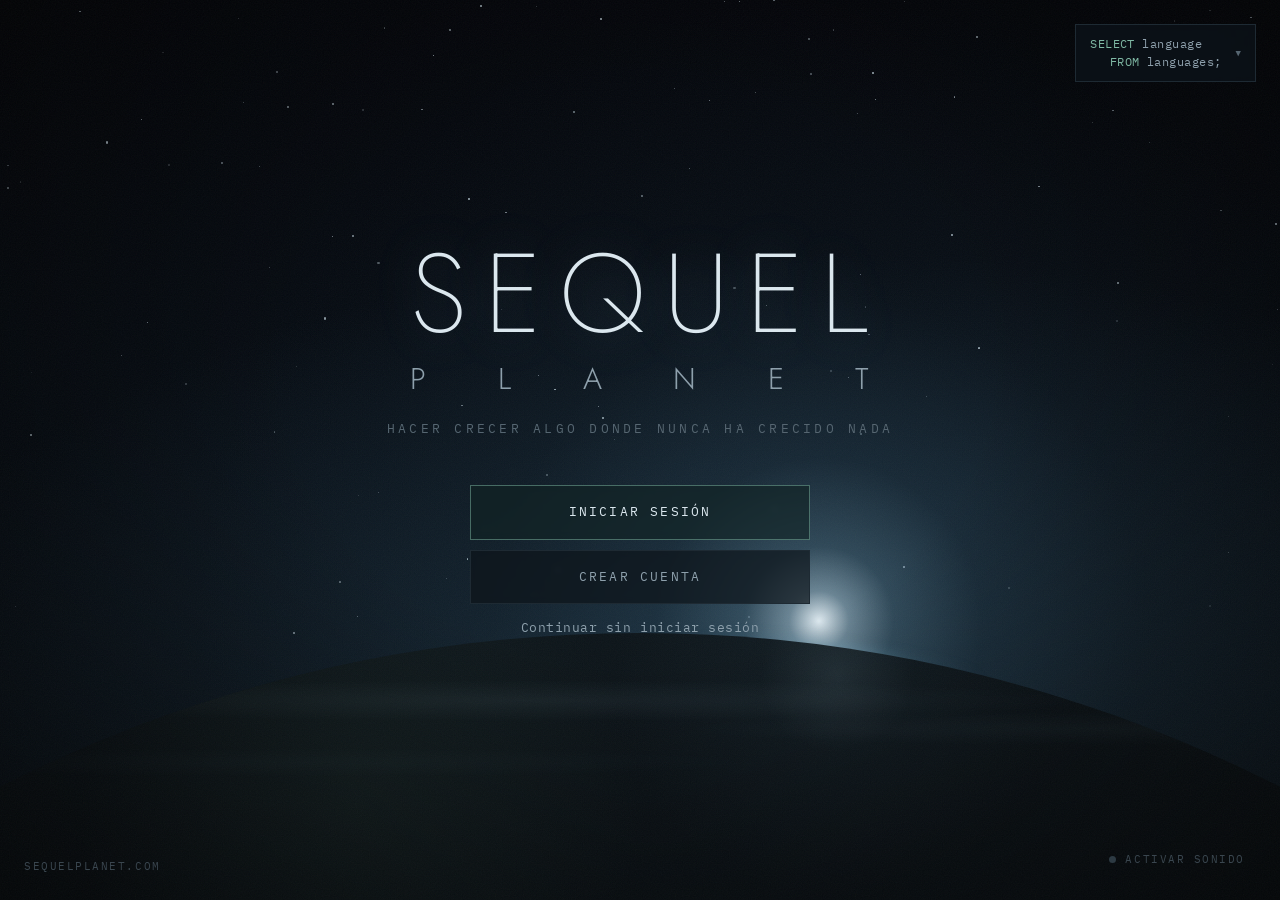
==== index.html @ c400218d "feat: add landing page" ====
<!DOCTYPE html>
<html lang="es">
<head>
<meta charset="UTF-8">
<meta name="viewport" content="width=device-width, initial-scale=1">
<title>SEQUEL PLANET</title>
<meta name="description" content="Aprende SQL reparando un mecha en un planeta sin atmósfera.">
<link rel="preconnect" href="https://fonts.googleapis.com">
<link rel="preconnect" href="https://fonts.gstatic.com" crossorigin>
<link href="https://fonts.googleapis.com/css2?family=Jost:wght@200;300;400&family=IBM+Plex+Mono:wght@400;500&display=swap" rel="stylesheet">
<style>
  :root {
    --espacio:   #04070c;
    --panel:     #0d141b;
    --borde:     #1e2a33;
    --borde-viv: #33454f;
    --hielo:     #dbe7ee;
    --gris:      #8ea0ac;
    --tenue:     #566671;
    --apagado:   #46535d;
    --verde:     #7fb8a4;
  }

  * { margin: 0; padding: 0; box-sizing: border-box; }
  html, body { height: 100%; }

  body {
    background: var(--espacio);
    color: var(--hielo);
    font-family: "IBM Plex Mono", monospace;
    font-size: 15px;
    line-height: 1.7;
    overflow: hidden;
  }

  .sr-only {
    position: absolute; width: 1px; height: 1px;
    padding: 0; margin: -1px; overflow: hidden;
    clip: rect(0 0 0 0); white-space: nowrap;
  }

  /* ================= ESCENA ================= */

  .escena { position: fixed; inset: 0; overflow: hidden; z-index: 0; }

  .fondo {
    position: absolute; inset: 0;
    background:
      radial-gradient(ellipse 120% 80% at 62% 76%,
        rgba(40, 72, 92, .40) 0%, rgba(10, 18, 26, 0) 60%),
      linear-gradient(180deg, #03050a 0%, #060c13 45%, #0a131b 100%);
  }

  .estrellas { position: absolute; inset: 0; }
  .estrella { position: absolute; border-radius: 50%; background: #cfe0ea; }
  @media (prefers-reduced-motion: no-preference) {
    .estrella.titila { animation: titilar 5s ease-in-out infinite; }
  }
  @keyframes titilar { 0%,100% { opacity: .85; } 50% { opacity: .18; } }

  .sol {
    position: absolute; left: 64%; top: 69%;
    width: 150vmax; height: 150vmax;
    transform: translate(-50%, -50%);
    background: radial-gradient(circle,
      rgba(232,244,250,.95) 0%, rgba(176,212,231,.55) 2.2%,
      rgba(116,168,196,.30) 5.5%, rgba(70,118,148,.16) 12%,
      rgba(42,78,100,.07) 24%, rgba(20,40,56,0) 46%);
  }

  .atmosfera {
    position: absolute; left: 50%; top: 70%;
    width: 220vmax; height: 220vmax;
    transform: translateX(-50%); border-radius: 50%;
    background: radial-gradient(circle at 57% 2%,
      rgba(196,228,242,.85) 0%, rgba(126,182,208,.34) 1.1%,
      rgba(74,128,152,.14) 2.4%, rgba(40,78,96,0) 4.6%);
    filter: blur(6px);
  }

  .planeta {
    position: absolute; left: 50%; top: 70.35%;
    width: 220vmax; height: 220vmax;
    transform: translateX(-50%); border-radius: 50%;
    background:
      radial-gradient(circle at 57% 1.5%,
        rgba(118,154,170,.20) 0%, rgba(50,76,90,.10) 2.4%, rgba(16,28,36,0) 7%),
      radial-gradient(circle at 40% 6%,
        rgba(60,92,78,.16) 0%, rgba(20,34,32,0) 9%),
      linear-gradient(180deg, #0c1419 0%, #070c11 22%, #04080c 100%);
  }

  .bruma {
    position: absolute; left: 50%; top: 70.35%;
    width: 220vmax; height: 220vmax;
    transform: translateX(-50%); border-radius: 50%;
    opacity: .5;
    background:
      radial-gradient(ellipse 30% 1.1% at 46% 2.4%, rgba(150,186,200,.16), transparent 70%),
      radial-gradient(ellipse 22% .9%  at 66% 3.4%, rgba(132,176,192,.12), transparent 70%),
      radial-gradient(ellipse 26% .8%  at 38% 4.6%, rgba(110,150,168,.09), transparent 70%);
  }

  .velo {
    position: fixed; inset: 0; z-index: 4; pointer-events: none;
    background: radial-gradient(ellipse at 50% 42%,
      rgba(0,0,0,0) 38%, rgba(0,0,0,.62) 100%);
  }
  .grano {
    position: fixed; inset: -140px; z-index: 5; pointer-events: none;
    opacity: .045;
    background-image: url("data:image/svg+xml,%3Csvg xmlns='http://www.w3.org/2000/svg' width='180' height='180'%3E%3Cfilter id='n'%3E%3CfeTurbulence type='fractalNoise' baseFrequency='.85' numOctaves='3'/%3E%3C/filter%3E%3Crect width='180' height='180' filter='url(%23n)'/%3E%3C/svg%3E");
  }
  @media (prefers-reduced-motion: no-preference) {
    .grano { animation: granear .55s steps(3) infinite; }
  }
  @keyframes granear {
    0%,100% { transform: translate(0,0); }
    33%     { transform: translate(-13px, 8px); }
    66%     { transform: translate(10px,-6px); }
  }

  /* ================= ESTRUCTURA ================= */

  .capa {
    position: relative; z-index: 10;
    height: 100%;
    display: flex; flex-direction: column;
    padding: 24px;
  }

  .superior {
    display: flex;
    justify-content: space-between;
    align-items: flex-start;
    gap: 16px;
  }

  /* --- avatar --- */

  .avatar {
    display: none;
    align-items: center;
    gap: 13px;
    background: rgba(13, 20, 27, .72);
    border: 1px solid var(--borde);
    padding: 7px 15px 7px 8px;
    backdrop-filter: blur(3px);
  }
  .avatar.visible { display: flex; }

  .casco {
    width: 38px; height: 38px;
    flex: none;
    border-radius: 50%;
    background: #121b22;
    border: 1px solid var(--borde-viv);
    display: grid;
    place-items: center;
  }
  .casco svg { width: 24px; height: 24px; display: block; }

  .avatar-datos { line-height: 1.45; }
  .avatar-nombre { font-size: 12.5px; color: var(--hielo); }
  .avatar-estado { font-size: 10.5px; letter-spacing: .14em; color: var(--verde); }

  /* --- idioma --- */

  .idioma { position: relative; margin-left: auto; }

  .idioma-btn {
    display: flex; align-items: center; gap: 14px;
    background: rgba(13, 20, 27, .72);
    border: 1px solid var(--borde);
    color: var(--gris);
    font: inherit; padding: 10px 14px;
    cursor: pointer; text-align: left;
    backdrop-filter: blur(3px);
    transition: border-color .15s, color .15s;
  }
  .idioma-btn:hover, .idioma-btn:focus-visible {
    color: var(--hielo); border-color: var(--borde-viv); outline: none;
  }
  .idioma-btn .caret { font-size: 9px; color: var(--tenue); }

  .consulta-btn {
    display: flex; flex-direction: column;
    font-size: 11.5px; line-height: 1.55;
    letter-spacing: .04em; white-space: nowrap;
  }
  .consulta-btn .l2 { padding-left: 1.7em; }
  .consulta-btn .kw { color: var(--verde); }

  .idioma-menu {
    position: absolute; right: 0; top: calc(100% + 6px);
    min-width: 100%;
    background: rgba(8, 13, 18, .95);
    border: 1px solid var(--borde);
    backdrop-filter: blur(6px);
    display: none;
  }
  .idioma-menu.abierto { display: block; }

  .idioma-op {
    display: flex; align-items: center; gap: 12px;
    width: 100%; background: none; border: none;
    color: var(--gris); font: inherit; font-size: 13px;
    text-align: left; padding: 11px 14px; cursor: pointer;
  }
  .idioma-op:hover, .idioma-op:focus-visible {
    background: rgba(32, 48, 58, .5); color: var(--hielo); outline: none;
  }
  .idioma-op .n { color: var(--tenue); font-size: 11px; width: 14px; }
  .idioma-op[aria-checked="true"] .n { color: var(--verde); }

  /* --- centro --- */

  .centro {
    flex: 1;
    display: flex; flex-direction: column;
    align-items: center; justify-content: center;
    text-align: center;
    padding-bottom: 5vh;
  }

  /* Para cambiar la tipografía del título, toca solo esta familia.
     Otras que encajan: "Archivo", "Syne", "Space Grotesk", "Saira". */
  .marca {
    font-family: "Jost", sans-serif;
    display: inline-flex; flex-direction: column;
    color: var(--hielo);
  }
  .marca-1 {
    font-weight: 200;
    font-size: clamp(44px, 10vw, 112px);
    line-height: 1;
    letter-spacing: .15em;
    margin-right: -.15em;
    text-shadow: 0 0 52px rgba(143, 192, 216, .3);
  }
  .marca-2 {
    display: flex; justify-content: space-between;
    font-weight: 300;
    font-size: clamp(13px, 2.72vw, 30px);
    line-height: 1; margin-top: .5em;
    color: var(--gris);
  }
  .marca-2 i { font-style: normal; }

  .lema {
    font-size: 12.5px; letter-spacing: .26em;
    color: var(--tenue); margin-top: 24px;
  }

  /* --- vistas --- */

  .vista { display: none; width: min(340px, 100%); margin-top: 46px; }
  .vista.visible { display: block; }

  .vista-titulo {
    font-size: 11px; letter-spacing: .28em;
    color: var(--tenue); margin-bottom: 18px; text-align: left;
  }

  .botones { display: flex; flex-direction: column; gap: 10px; }

  .btn {
    width: 100%;
    background: rgba(13, 20, 27, .7);
    border: 1px solid var(--borde);
    color: var(--gris);
    font: inherit; font-size: 13px; letter-spacing: .17em;
    padding: 15px 18px; cursor: pointer;
    backdrop-filter: blur(3px);
    transition: color .15s, border-color .15s, background .15s;
  }
  .btn:hover, .btn:focus-visible {
    color: var(--hielo); border-color: var(--borde-viv);
    background: rgba(22, 34, 43, .78); outline: none;
  }
  .btn-principal {
    color: var(--hielo);
    border-color: rgba(127, 184, 164, .5);
    background: rgba(18, 36, 36, .6);
  }
  .btn-principal:hover, .btn-principal:focus-visible {
    border-color: var(--verde);
    background: rgba(26, 52, 50, .7);
    box-shadow: 0 0 26px rgba(127, 184, 164, .14);
  }
  .btn[hidden] { display: none; }

  .volver {
    background: none; border: none;
    color: var(--tenue); font: inherit; font-size: 12px;
    letter-spacing: .1em; cursor: pointer;
    margin-top: 20px; padding-bottom: 2px;
    border-bottom: 1px solid transparent;
  }
  .volver:hover, .volver:focus-visible {
    color: var(--gris); border-bottom-color: var(--borde-viv); outline: none;
  }

  /* enlace de texto, sin caja */
  .btn-texto {
    display: block;
    width: 100%;
    margin-top: -2px;
    background: none;
    border: none;
    backdrop-filter: none;
    color: var(--gris);
    font-size: 13px;
    letter-spacing: .04em;
    text-transform: none;
    padding: 5px 0 4px;
  }
  .btn-texto:hover, .btn-texto:focus-visible {
    background: none;
    border: none;
    color: var(--hielo);
    text-decoration: underline;
    text-underline-offset: 4px;
    text-decoration-color: var(--borde-viv);
  }

  /* --- formularios --- */

  .campo { text-align: left; margin-bottom: 14px; }
  .campo label {
    display: block; font-size: 11px;
    letter-spacing: .16em; color: var(--tenue); margin-bottom: 7px;
  }
  .campo input {
    width: 100%;
    background: rgba(6, 10, 14, .8);
    border: 1px solid var(--borde);
    color: var(--hielo);
    font: inherit; font-size: 13px;
    padding: 12px 13px;
  }
  .campo input:focus {
    outline: none; border-color: var(--borde-viv);
  }
  .campo input:disabled { color: var(--apagado); cursor: not-allowed; }

  .aviso-form {
    font-size: 11.5px; line-height: 1.7;
    color: var(--apagado); text-align: left;
    border-left: 1px solid var(--borde);
    padding-left: 12px; margin: 18px 0 4px;
  }

  /* --- confirmación de invitado --- */

  .confirm {
    text-align: left;
    border: 1px solid var(--borde);
    background: rgba(8, 13, 18, .88);
    backdrop-filter: blur(4px);
    padding: 22px;
  }
  .confirm-titulo {
    font-size: 12px; letter-spacing: .2em;
    color: var(--hielo); margin-bottom: 14px;
  }
  .confirm-texto {
    font-size: 12.5px; line-height: 1.8;
    color: var(--gris); margin-bottom: 22px;
  }
  .confirm-botones { display: flex; flex-direction: column; gap: 9px; }

  /* --- pie --- */

  .inferior {
    display: flex; justify-content: space-between; align-items: flex-end;
    font-size: 11px; letter-spacing: .14em; color: #3a464f;
  }

  .sonido {
    display: flex; align-items: center; gap: 9px;
    background: none; border: 1px solid transparent;
    color: #3a464f; font: inherit; font-size: 11px;
    letter-spacing: .14em; padding: 6px 10px; cursor: pointer;
  }
  .sonido:hover, .sonido:focus-visible {
    color: var(--gris); border-color: var(--borde); outline: none;
  }
  .onda {
    display: inline-block; width: 7px; height: 7px;
    border-radius: 50%; background: #2d3a43;
    transition: background .2s, box-shadow .2s;
  }
  .sonido.activo .onda {
    background: var(--verde); box-shadow: 0 0 9px var(--verde);
  }

  @media (max-width: 560px) {
    .capa { padding: 16px; }
    .vista { margin-top: 34px; }
    .inferior { font-size: 10px; }
    .avatar-datos { display: none; }
    .avatar { padding: 7px; }
  }
</style>
</head>
<body>

<div class="escena" aria-hidden="true">
  <div class="fondo"></div>
  <div class="estrellas" id="estrellas"></div>
  <div class="sol"></div>
  <div class="atmosfera"></div>
  <div class="planeta"></div>
  <div class="bruma"></div>
</div>
<div class="velo" aria-hidden="true"></div>
<div class="grano" aria-hidden="true"></div>

<div class="capa">

  <header class="superior">

    <div class="avatar" id="avatar">
      <span class="casco" aria-hidden="true">
        <svg viewBox="0 0 32 32" fill="none">
          <path d="M6 15a10 10 0 0 1 20 0v7a5 5 0 0 1-5 5H11a5 5 0 0 1-5-5v-7Z"
                fill="#16222a" stroke="#4b616d" stroke-width="1.3"/>
          <path d="M8.5 14.5a7.5 7.5 0 0 1 15 0v3.2a1.3 1.3 0 0 1-1.3 1.3H9.8a1.3 1.3 0 0 1-1.3-1.3v-3.2Z"
                fill="#7fb8a4" fill-opacity=".55"/>
          <path d="M13 23h6" stroke="#4b616d" stroke-width="1.3" stroke-linecap="round"/>
          <path d="M4 16.5h2M26 16.5h2" stroke="#4b616d" stroke-width="1.3" stroke-linecap="round"/>
        </svg>
      </span>
      <span class="avatar-datos">
        <span class="avatar-nombre" id="avatarNombre">—</span><br>
        <span class="avatar-estado" id="avatarEstado">EN LÍNEA</span>
      </span>
    </div>

    <div class="idioma">
      <button class="idioma-btn" id="idiomaBtn" aria-haspopup="true"
              aria-expanded="false" aria-label="Idioma / Language">
        <span class="consulta-btn">
          <span class="l1"><span class="kw">SELECT</span> language</span>
          <span class="l2"><span class="kw">FROM</span> languages;</span>
        </span>
        <span class="caret">▼</span>
      </button>
      <div class="idioma-menu" id="idiomaMenu" role="menu">
        <button class="idioma-op" role="menuitemradio" aria-checked="true" data-lang="es">
          <span class="n">1</span><span>Español</span>
        </button>
        <button class="idioma-op" role="menuitemradio" aria-checked="false" data-lang="en">
          <span class="n">2</span><span>English</span>
        </button>
      </div>
    </div>

  </header>

  <main class="centro">
    <h1 class="marca">
      <span class="marca-1">SEQUEL</span>
      <span class="marca-2" aria-hidden="true"><i>P</i><i>L</i><i>A</i><i>N</i><i>E</i><i>T</i></span>
      <span class="sr-only">Planet</span>
    </h1>
    <p class="lema" id="lema">HACER CRECER ALGO DONDE NUNCA HA CRECIDO NADA</p>

    <!-- 1 · acceso -->
    <section class="vista visible" id="vAcceso">
      <div class="botones">
        <button class="btn btn-principal" id="bLogin">INICIAR SESIÓN</button>
        <button class="btn" id="bCrear">CREAR CUENTA</button>
        <button class="btn btn-texto" id="bInvitado">Continuar sin iniciar sesión</button>
      </div>
    </section>

    <!-- 2 · iniciar sesión -->
    <section class="vista" id="vLogin">
      <div class="vista-titulo" id="tLogin">INICIAR SESIÓN</div>
      <form id="formLogin" novalidate>
        <div class="campo">
          <label for="loginMail" id="lMail">CORREO</label>
          <input type="email" id="loginMail" autocomplete="off" disabled>
        </div>
        <div class="campo">
          <label for="loginPass" id="lPass">CONTRASEÑA</label>
          <input type="password" id="loginPass" autocomplete="off" disabled>
        </div>
        <p class="aviso-form" id="avisoLogin"></p>
      </form>
      <button class="volver" data-volver="vAcceso">← Volver</button>
    </section>

    <!-- 3 · crear cuenta -->
    <section class="vista" id="vCrear">
      <div class="vista-titulo" id="tCrear">CREAR CUENTA</div>
      <form id="formCrear" novalidate>
        <div class="campo">
          <label for="crearNombre" id="lNombre">NOMBRE</label>
          <input type="text" id="crearNombre" autocomplete="off" disabled>
        </div>
        <div class="campo">
          <label for="crearMail" id="lMail2">CORREO</label>
          <input type="email" id="crearMail" autocomplete="off" disabled>
        </div>
        <div class="campo">
          <label for="crearPass" id="lPass2">CONTRASEÑA</label>
          <input type="password" id="crearPass" autocomplete="off" disabled>
        </div>
        <p class="aviso-form" id="avisoCrear"></p>
      </form>
      <button class="volver" data-volver="vAcceso">← Volver</button>
    </section>

    <!-- 4 · aviso de invitado -->
    <section class="vista" id="vInvitado">
      <div class="confirm">
        <div class="confirm-titulo" id="cTitulo">SIN CUENTA</div>
        <p class="confirm-texto" id="cTexto"></p>
        <div class="confirm-botones">
          <button class="btn btn-principal" id="bSeguir">CONTINUAR ASÍ</button>
          <button class="btn" id="bVolverAcceso">VOLVER</button>
        </div>
      </div>
    </section>

    <!-- 5 · menú de partida -->
    <section class="vista" id="vMenu">
      <div class="botones">
        <button class="btn btn-principal" id="bContinuar" hidden>CONTINUAR PARTIDA</button>
        <button class="btn btn-principal" id="bNueva">NUEVA PARTIDA</button>
        <button class="btn" id="bOpciones">OPCIONES</button>
      </div>
      <button class="volver" id="bSalir">← Cambiar de acceso</button>
    </section>

  </main>

  <footer class="inferior">
    <span>SEQUELPLANET.COM</span>
    <button class="sonido" id="btnSonido" aria-pressed="false">
      <span class="onda"></span><span id="sonidoTxt">ACTIVAR SONIDO</span>
    </button>
  </footer>

</div>

<script>
/* ============ ESTRELLAS ============ */

(function sembrar() {
  const campo = document.getElementById("estrellas");
  const frag = document.createDocumentFragment();
  for (let i = 0; i < 110; i++) {
    const e = document.createElement("div");
    e.className = "estrella" + (Math.random() > .72 ? " titila" : "");
    e.style.left = (Math.random() * 100).toFixed(2) + "%";
    e.style.top  = (Math.pow(Math.random(), 1.5) * 72).toFixed(2) + "%";
    const s = (Math.random() * 1.4 + .8).toFixed(2);
    e.style.width = e.style.height = s + "px";
    e.style.opacity = (Math.random() * .6 + .22).toFixed(2);
    e.style.animationDelay = (Math.random() * 5).toFixed(2) + "s";
    frag.appendChild(e);
  }
  campo.appendChild(frag);
})();

/* ============ SONIDO ============ */

let ctx = null, ruidoGain = null, maestro = null, sonando = false, timerTx = null;
const btnSonido = document.getElementById("btnSonido");
const sonidoTxt = document.getElementById("sonidoTxt");

function crearAudio() {
  const AC = window.AudioContext || window.webkitAudioContext;
  if (!AC) return false;
  ctx = new AC();
  maestro = ctx.createGain(); maestro.gain.value = 1;
  maestro.connect(ctx.destination);

  const n = ctx.sampleRate * 2;
  const buf = ctx.createBuffer(1, n, ctx.sampleRate);
  const d = buf.getChannelData(0);
  for (let i = 0; i < n; i++) d[i] = Math.random() * 2 - 1;

  const fuente = ctx.createBufferSource();
  fuente.buffer = buf; fuente.loop = true;

  const paso = ctx.createBiquadFilter();
  paso.type = "bandpass"; paso.frequency.value = 900; paso.Q.value = .5;
  const corte = ctx.createBiquadFilter();
  corte.type = "lowpass"; corte.frequency.value = 2400;

  ruidoGain = ctx.createGain(); ruidoGain.gain.value = 0;
  fuente.connect(paso); paso.connect(corte);
  corte.connect(ruidoGain); ruidoGain.connect(maestro);
  fuente.start();
  return true;
}

function encender() {
  if (!ctx && !crearAudio()) return;
  if (ctx.state === "suspended") ctx.resume();
  maestro.gain.setTargetAtTime(1, ctx.currentTime, .1);
  ruidoGain.gain.cancelScheduledValues(ctx.currentTime);
  ruidoGain.gain.setValueAtTime(ruidoGain.gain.value, ctx.currentTime);
  ruidoGain.gain.linearRampToValueAtTime(.032, ctx.currentTime + 2.2);
  sonando = true;
  btnSonido.classList.add("activo");
  btnSonido.setAttribute("aria-pressed", "true");
  sonidoTxt.textContent = T[idioma].sonidoOn;
  programar(5);
}

function apagar() {
  if (!ctx) return;
  maestro.gain.setTargetAtTime(0, ctx.currentTime, .12);
  clearTimeout(timerTx);
  sonando = false;
  btnSonido.classList.remove("activo");
  btnSonido.setAttribute("aria-pressed", "false");
  sonidoTxt.textContent = T[idioma].sonidoOff;
}

function transmision() {
  if (!ctx || !sonando) return;
  const t = ctx.currentTime, dur = .9 + Math.random() * 1.7;
  ruidoGain.gain.cancelScheduledValues(t);
  ruidoGain.gain.setValueAtTime(ruidoGain.gain.value, t);
  ruidoGain.gain.linearRampToValueAtTime(.08, t + .28);
  ruidoGain.gain.setValueAtTime(.08, t + dur - .35);
  ruidoGain.gain.linearRampToValueAtTime(.032, t + dur);

  const cuantos = 2 + Math.floor(Math.random() * 2);
  for (let i = 0; i < cuantos; i++) {
    const ini = t + .3 + i * (.17 + Math.random() * .24);
    const largo = .06 + Math.random() * .13;
    const osc = ctx.createOscillator(), g = ctx.createGain();
    osc.type = "sine";
    osc.frequency.value = 400 + Math.random() * 880;
    g.gain.setValueAtTime(0, ini);
    g.gain.linearRampToValueAtTime(.04, ini + .012);
    g.gain.exponentialRampToValueAtTime(.0001, ini + largo);
    osc.connect(g); g.connect(maestro);
    osc.start(ini); osc.stop(ini + largo + .05);
  }
  programar(12 + Math.random() * 16);
}

function programar(seg) {
  clearTimeout(timerTx);
  timerTx = setTimeout(transmision, seg * 1000);
}

btnSonido.addEventListener("click", () => sonando ? apagar() : encender());

/* ============ TEXTOS ============ */

const T = {
  es: {
    lema: "HACER CRECER ALGO DONDE NUNCA HA CRECIDO NADA",
    login: "INICIAR SESIÓN", crear: "CREAR CUENTA",
    invitado: "Continuar sin iniciar sesión",
    correo: "CORREO", pass: "CONTRASEÑA", nombre: "NOMBRE",
    avisoCuentas: "Las cuentas todavía no están activas. Vuelve atrás y entra sin iniciar sesión para jugar.",
    volver: "← Volver",
    cTitulo: "SIN CUENTA",
    cTexto: "Tu progreso se guardará solo en este navegador. Si cambias de dispositivo o borras los datos del navegador, lo perderás. ¿Continuamos así?",
    seguir: "CONTINUAR ASÍ", volverBtn: "VOLVER",
    continuar: "CONTINUAR PARTIDA", nueva: "NUEVA PARTIDA", opciones: "OPCIONES",
    salir: "← Cambiar de acceso",
    sonidoOn: "SONIDO", sonidoOff: "ACTIVAR SONIDO",
    invitadoNombre: "Invitada", enLinea: "MODO LOCAL"
  },
  en: {
    lema: "GROW SOMETHING WHERE NOTHING EVER HAS",
    login: "SIGN IN", crear: "CREATE ACCOUNT",
    invitado: "Continue without signing in",
    correo: "EMAIL", pass: "PASSWORD", nombre: "NAME",
    avisoCuentas: "Accounts aren't active yet. Go back and continue without signing in to play.",
    volver: "← Back",
    cTitulo: "NO ACCOUNT",
    cTexto: "Your progress will be saved in this browser only. If you switch devices or clear your browser data, you'll lose it. Continue anyway?",
    seguir: "CONTINUE ANYWAY", volverBtn: "BACK",
    continuar: "CONTINUE", nueva: "NEW GAME", opciones: "OPTIONS",
    salir: "← Change access",
    sonidoOn: "SOUND", sonidoOff: "ENABLE SOUND",
    invitadoNombre: "Guest", enLinea: "LOCAL MODE"
  }
};

let idioma = "es";
try { idioma = localStorage.getItem("sequel_lang") || "es"; } catch (e) {}

function aplicarIdioma(lang) {
  idioma = lang;
  const t = T[lang];
  document.documentElement.lang = lang;

  const set = (id, txt) => { const el = document.getElementById(id); if (el) el.textContent = txt; };

  set("lema", t.lema);
  set("bLogin", t.login);   set("tLogin", t.login);
  set("bCrear", t.crear);   set("tCrear", t.crear);
  set("bInvitado", t.invitado);
  set("lMail", t.correo);   set("lMail2", t.correo);
  set("lPass", t.pass);     set("lPass2", t.pass);
  set("lNombre", t.nombre);
  set("avisoLogin", t.avisoCuentas);
  set("avisoCrear", t.avisoCuentas);
  set("cTitulo", t.cTitulo); set("cTexto", t.cTexto);
  set("bSeguir", t.seguir);  set("bVolverAcceso", t.volverBtn);
  set("bContinuar", t.continuar);
  set("bNueva", t.nueva);
  set("bOpciones", t.opciones);
  set("bSalir", t.salir);
  set("avatarEstado", t.enLinea);
  sonidoTxt.textContent = sonando ? t.sonidoOn : t.sonidoOff;

  document.querySelectorAll(".volver[data-volver]").forEach(b => b.textContent = t.volver);
  document.querySelectorAll(".idioma-op").forEach(op =>
    op.setAttribute("aria-checked", op.dataset.lang === lang ? "true" : "false"));

  if (document.getElementById("avatar").classList.contains("visible")) {
    set("avatarNombre", t.invitadoNombre);
  }

  try { localStorage.setItem("sequel_lang", lang); } catch (e) {}
}

/* ============ IDIOMA ============ */

const idiomaBtn  = document.getElementById("idiomaBtn");
const idiomaMenu = document.getElementById("idiomaMenu");

function abrirMenu(abrir) {
  idiomaMenu.classList.toggle("abierto", abrir);
  idiomaBtn.setAttribute("aria-expanded", abrir ? "true" : "false");
}
idiomaBtn.addEventListener("click", e => {
  e.stopPropagation();
  abrirMenu(!idiomaMenu.classList.contains("abierto"));
});
document.querySelectorAll(".idioma-op").forEach(op =>
  op.addEventListener("click", () => { aplicarIdioma(op.dataset.lang); abrirMenu(false); }));
document.addEventListener("click", () => abrirMenu(false));
document.addEventListener("keydown", e => { if (e.key === "Escape") abrirMenu(false); });

/* ============ NAVEGACIÓN ============ */

function mostrar(id) {
  document.querySelectorAll(".vista").forEach(v => v.classList.remove("visible"));
  document.getElementById(id).classList.add("visible");
  const primero = document.querySelector("#" + id + " button:not([hidden])");
  if (primero) primero.focus({ preventScroll: true });
}

document.getElementById("bLogin")   .addEventListener("click", () => mostrar("vLogin"));
document.getElementById("bCrear")   .addEventListener("click", () => mostrar("vCrear"));
document.getElementById("bInvitado").addEventListener("click", () => mostrar("vInvitado"));

document.querySelectorAll(".volver[data-volver]").forEach(b =>
  b.addEventListener("click", () => mostrar(b.dataset.volver)));

document.getElementById("bVolverAcceso").addEventListener("click", () => mostrar("vAcceso"));

document.getElementById("bSeguir").addEventListener("click", () => {
  const avatar = document.getElementById("avatar");
  avatar.classList.add("visible");
  document.getElementById("avatarNombre").textContent = T[idioma].invitadoNombre;
  mostrar("vMenu");
});

document.getElementById("bSalir").addEventListener("click", () => {
  document.getElementById("avatar").classList.remove("visible");
  mostrar("vAcceso");
});

document.getElementById("formLogin").addEventListener("submit", e => e.preventDefault());
document.getElementById("formCrear").addEventListener("submit", e => e.preventDefault());

/* ============ PARTIDA ============ */

let guardado = null;
try { guardado = localStorage.getItem("sequel_partida"); } catch (e) {}
if (guardado) document.getElementById("bContinuar").hidden = false;

function empezar(modo) {
  // aquí irá el salto al juego:
  // window.location.href = "juego/?modo=" + modo;
  console.log("empezar:", modo);
}

document.getElementById("bNueva")    .addEventListener("click", () => empezar("nueva"));
document.getElementById("bContinuar").addEventListener("click", () => empezar("continuar"));
document.getElementById("bOpciones") .addEventListener("click", () => console.log("opciones"));

aplicarIdioma(idioma);
</script>

</body>
</html>
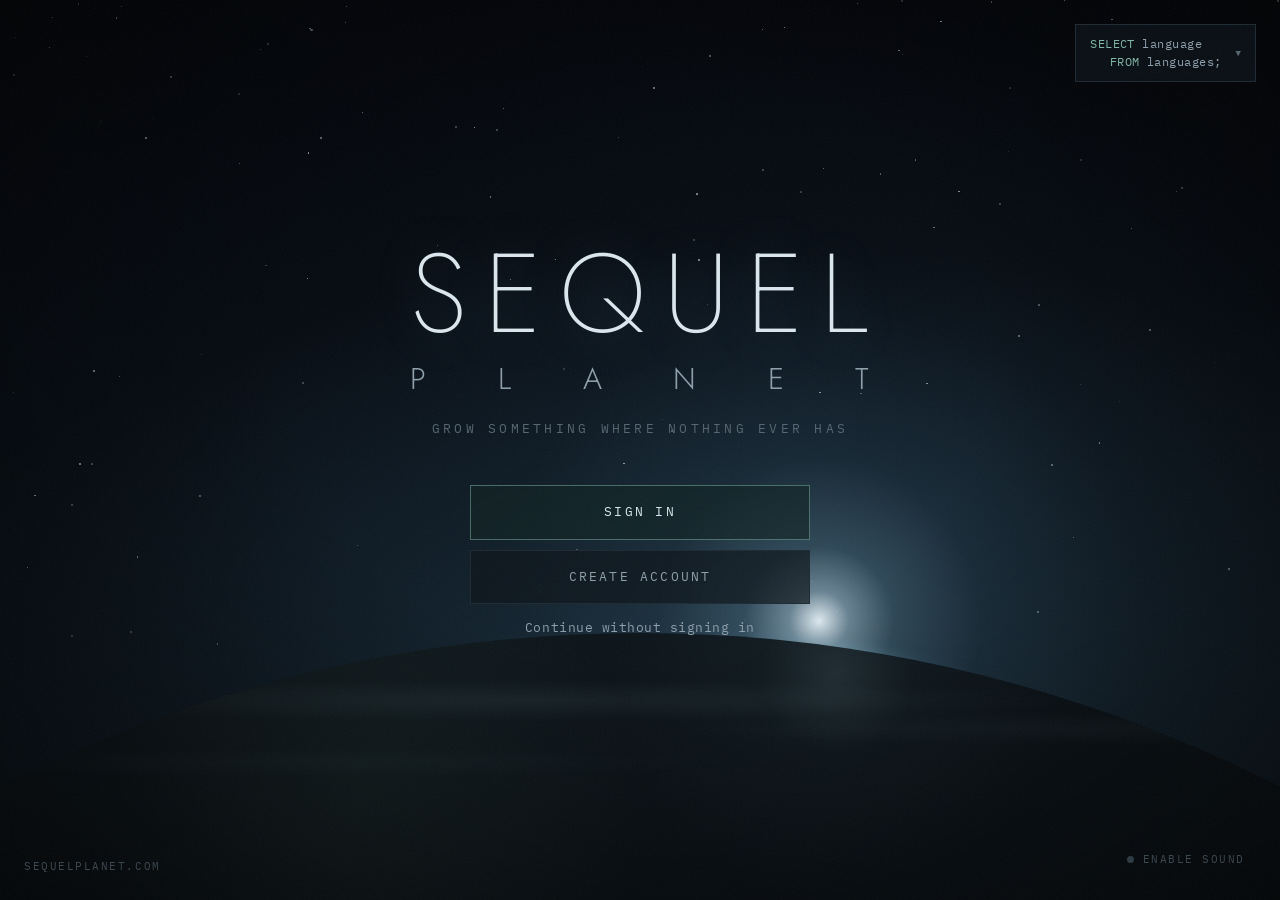
==== commit fc78d856: "feat: add intro sequence" ====
--- a/index.html
+++ b/index.html
@@ -8,421 +8,28 @@
 <link rel="preconnect" href="https://fonts.googleapis.com">
 <link rel="preconnect" href="https://fonts.gstatic.com" crossorigin>
 <link href="https://fonts.googleapis.com/css2?family=Jost:wght@200;300;400&family=IBM+Plex+Mono:wght@400;500&display=swap" rel="stylesheet">
-<style>
-  :root {
-    --espacio:   #04070c;
-    --panel:     #0d141b;
-    --borde:     #1e2a33;
-    --borde-viv: #33454f;
-    --hielo:     #dbe7ee;
-    --gris:      #8ea0ac;
-    --tenue:     #566671;
-    --apagado:   #46535d;
-    --verde:     #7fb8a4;
-  }
-
-  * { margin: 0; padding: 0; box-sizing: border-box; }
-  html, body { height: 100%; }
-
-  body {
-    background: var(--espacio);
-    color: var(--hielo);
-    font-family: "IBM Plex Mono", monospace;
-    font-size: 15px;
-    line-height: 1.7;
-    overflow: hidden;
-  }
-
-  .sr-only {
-    position: absolute; width: 1px; height: 1px;
-    padding: 0; margin: -1px; overflow: hidden;
-    clip: rect(0 0 0 0); white-space: nowrap;
-  }
-
-  /* ================= ESCENA ================= */
-
-  .escena { position: fixed; inset: 0; overflow: hidden; z-index: 0; }
-
-  .fondo {
-    position: absolute; inset: 0;
-    background:
-      radial-gradient(ellipse 120% 80% at 62% 76%,
-        rgba(40, 72, 92, .40) 0%, rgba(10, 18, 26, 0) 60%),
-      linear-gradient(180deg, #03050a 0%, #060c13 45%, #0a131b 100%);
-  }
-
-  .estrellas { position: absolute; inset: 0; }
-  .estrella { position: absolute; border-radius: 50%; background: #cfe0ea; }
-  @media (prefers-reduced-motion: no-preference) {
-    .estrella.titila { animation: titilar 5s ease-in-out infinite; }
-  }
-  @keyframes titilar { 0%,100% { opacity: .85; } 50% { opacity: .18; } }
-
-  .sol {
-    position: absolute; left: 64%; top: 69%;
-    width: 150vmax; height: 150vmax;
-    transform: translate(-50%, -50%);
-    background: radial-gradient(circle,
-      rgba(232,244,250,.95) 0%, rgba(176,212,231,.55) 2.2%,
-      rgba(116,168,196,.30) 5.5%, rgba(70,118,148,.16) 12%,
-      rgba(42,78,100,.07) 24%, rgba(20,40,56,0) 46%);
-  }
-
-  .atmosfera {
-    position: absolute; left: 50%; top: 70%;
-    width: 220vmax; height: 220vmax;
-    transform: translateX(-50%); border-radius: 50%;
-    background: radial-gradient(circle at 57% 2%,
-      rgba(196,228,242,.85) 0%, rgba(126,182,208,.34) 1.1%,
-      rgba(74,128,152,.14) 2.4%, rgba(40,78,96,0) 4.6%);
-    filter: blur(6px);
-  }
-
-  .planeta {
-    position: absolute; left: 50%; top: 70.35%;
-    width: 220vmax; height: 220vmax;
-    transform: translateX(-50%); border-radius: 50%;
-    background:
-      radial-gradient(circle at 57% 1.5%,
-        rgba(118,154,170,.20) 0%, rgba(50,76,90,.10) 2.4%, rgba(16,28,36,0) 7%),
-      radial-gradient(circle at 40% 6%,
-        rgba(60,92,78,.16) 0%, rgba(20,34,32,0) 9%),
-      linear-gradient(180deg, #0c1419 0%, #070c11 22%, #04080c 100%);
-  }
-
-  .bruma {
-    position: absolute; left: 50%; top: 70.35%;
-    width: 220vmax; height: 220vmax;
-    transform: translateX(-50%); border-radius: 50%;
-    opacity: .5;
-    background:
-      radial-gradient(ellipse 30% 1.1% at 46% 2.4%, rgba(150,186,200,.16), transparent 70%),
-      radial-gradient(ellipse 22% .9%  at 66% 3.4%, rgba(132,176,192,.12), transparent 70%),
-      radial-gradient(ellipse 26% .8%  at 38% 4.6%, rgba(110,150,168,.09), transparent 70%);
-  }
-
-  .velo {
-    position: fixed; inset: 0; z-index: 4; pointer-events: none;
-    background: radial-gradient(ellipse at 50% 42%,
-      rgba(0,0,0,0) 38%, rgba(0,0,0,.62) 100%);
-  }
-  .grano {
-    position: fixed; inset: -140px; z-index: 5; pointer-events: none;
-    opacity: .045;
-    background-image: url("data:image/svg+xml,%3Csvg xmlns='http://www.w3.org/2000/svg' width='180' height='180'%3E%3Cfilter id='n'%3E%3CfeTurbulence type='fractalNoise' baseFrequency='.85' numOctaves='3'/%3E%3C/filter%3E%3Crect width='180' height='180' filter='url(%23n)'/%3E%3C/svg%3E");
-  }
-  @media (prefers-reduced-motion: no-preference) {
-    .grano { animation: granear .55s steps(3) infinite; }
-  }
-  @keyframes granear {
-    0%,100% { transform: translate(0,0); }
-    33%     { transform: translate(-13px, 8px); }
-    66%     { transform: translate(10px,-6px); }
-  }
-
-  /* ================= ESTRUCTURA ================= */
-
-  .capa {
-    position: relative; z-index: 10;
-    height: 100%;
-    display: flex; flex-direction: column;
-    padding: 24px;
-  }
-
-  .superior {
-    display: flex;
-    justify-content: space-between;
-    align-items: flex-start;
-    gap: 16px;
-  }
-
-  /* --- avatar --- */
-
-  .avatar {
-    display: none;
-    align-items: center;
-    gap: 13px;
-    background: rgba(13, 20, 27, .72);
-    border: 1px solid var(--borde);
-    padding: 7px 15px 7px 8px;
-    backdrop-filter: blur(3px);
-  }
-  .avatar.visible { display: flex; }
-
-  .casco {
-    width: 38px; height: 38px;
-    flex: none;
-    border-radius: 50%;
-    background: #121b22;
-    border: 1px solid var(--borde-viv);
-    display: grid;
-    place-items: center;
-  }
-  .casco svg { width: 24px; height: 24px; display: block; }
-
-  .avatar-datos { line-height: 1.45; }
-  .avatar-nombre { font-size: 12.5px; color: var(--hielo); }
-  .avatar-estado { font-size: 10.5px; letter-spacing: .14em; color: var(--verde); }
-
-  /* --- idioma --- */
-
-  .idioma { position: relative; margin-left: auto; }
-
-  .idioma-btn {
-    display: flex; align-items: center; gap: 14px;
-    background: rgba(13, 20, 27, .72);
-    border: 1px solid var(--borde);
-    color: var(--gris);
-    font: inherit; padding: 10px 14px;
-    cursor: pointer; text-align: left;
-    backdrop-filter: blur(3px);
-    transition: border-color .15s, color .15s;
-  }
-  .idioma-btn:hover, .idioma-btn:focus-visible {
-    color: var(--hielo); border-color: var(--borde-viv); outline: none;
-  }
-  .idioma-btn .caret { font-size: 9px; color: var(--tenue); }
-
-  .consulta-btn {
-    display: flex; flex-direction: column;
-    font-size: 11.5px; line-height: 1.55;
-    letter-spacing: .04em; white-space: nowrap;
-  }
-  .consulta-btn .l2 { padding-left: 1.7em; }
-  .consulta-btn .kw { color: var(--verde); }
-
-  .idioma-menu {
-    position: absolute; right: 0; top: calc(100% + 6px);
-    min-width: 100%;
-    background: rgba(8, 13, 18, .95);
-    border: 1px solid var(--borde);
-    backdrop-filter: blur(6px);
-    display: none;
-  }
-  .idioma-menu.abierto { display: block; }
-
-  .idioma-op {
-    display: flex; align-items: center; gap: 12px;
-    width: 100%; background: none; border: none;
-    color: var(--gris); font: inherit; font-size: 13px;
-    text-align: left; padding: 11px 14px; cursor: pointer;
-  }
-  .idioma-op:hover, .idioma-op:focus-visible {
-    background: rgba(32, 48, 58, .5); color: var(--hielo); outline: none;
-  }
-  .idioma-op .n { color: var(--tenue); font-size: 11px; width: 14px; }
-  .idioma-op[aria-checked="true"] .n { color: var(--verde); }
-
-  /* --- centro --- */
-
-  .centro {
-    flex: 1;
-    display: flex; flex-direction: column;
-    align-items: center; justify-content: center;
-    text-align: center;
-    padding-bottom: 5vh;
-  }
-
-  /* Para cambiar la tipografía del título, toca solo esta familia.
-     Otras que encajan: "Archivo", "Syne", "Space Grotesk", "Saira". */
-  .marca {
-    font-family: "Jost", sans-serif;
-    display: inline-flex; flex-direction: column;
-    color: var(--hielo);
-  }
-  .marca-1 {
-    font-weight: 200;
-    font-size: clamp(44px, 10vw, 112px);
-    line-height: 1;
-    letter-spacing: .15em;
-    margin-right: -.15em;
-    text-shadow: 0 0 52px rgba(143, 192, 216, .3);
-  }
-  .marca-2 {
-    display: flex; justify-content: space-between;
-    font-weight: 300;
-    font-size: clamp(13px, 2.72vw, 30px);
-    line-height: 1; margin-top: .5em;
-    color: var(--gris);
-  }
-  .marca-2 i { font-style: normal; }
-
-  .lema {
-    font-size: 12.5px; letter-spacing: .26em;
-    color: var(--tenue); margin-top: 24px;
-  }
-
-  /* --- vistas --- */
-
-  .vista { display: none; width: min(340px, 100%); margin-top: 46px; }
-  .vista.visible { display: block; }
-
-  .vista-titulo {
-    font-size: 11px; letter-spacing: .28em;
-    color: var(--tenue); margin-bottom: 18px; text-align: left;
-  }
-
-  .botones { display: flex; flex-direction: column; gap: 10px; }
-
-  .btn {
-    width: 100%;
-    background: rgba(13, 20, 27, .7);
-    border: 1px solid var(--borde);
-    color: var(--gris);
-    font: inherit; font-size: 13px; letter-spacing: .17em;
-    padding: 15px 18px; cursor: pointer;
-    backdrop-filter: blur(3px);
-    transition: color .15s, border-color .15s, background .15s;
-  }
-  .btn:hover, .btn:focus-visible {
-    color: var(--hielo); border-color: var(--borde-viv);
-    background: rgba(22, 34, 43, .78); outline: none;
-  }
-  .btn-principal {
-    color: var(--hielo);
-    border-color: rgba(127, 184, 164, .5);
-    background: rgba(18, 36, 36, .6);
-  }
-  .btn-principal:hover, .btn-principal:focus-visible {
-    border-color: var(--verde);
-    background: rgba(26, 52, 50, .7);
-    box-shadow: 0 0 26px rgba(127, 184, 164, .14);
-  }
-  .btn[hidden] { display: none; }
-
-  .volver {
-    background: none; border: none;
-    color: var(--tenue); font: inherit; font-size: 12px;
-    letter-spacing: .1em; cursor: pointer;
-    margin-top: 20px; padding-bottom: 2px;
-    border-bottom: 1px solid transparent;
-  }
-  .volver:hover, .volver:focus-visible {
-    color: var(--gris); border-bottom-color: var(--borde-viv); outline: none;
-  }
-
-  /* enlace de texto, sin caja */
-  .btn-texto {
-    display: block;
-    width: 100%;
-    margin-top: -2px;
-    background: none;
-    border: none;
-    backdrop-filter: none;
-    color: var(--gris);
-    font-size: 13px;
-    letter-spacing: .04em;
-    text-transform: none;
-    padding: 5px 0 4px;
-  }
-  .btn-texto:hover, .btn-texto:focus-visible {
-    background: none;
-    border: none;
-    color: var(--hielo);
-    text-decoration: underline;
-    text-underline-offset: 4px;
-    text-decoration-color: var(--borde-viv);
-  }
-
-  /* --- formularios --- */
-
-  .campo { text-align: left; margin-bottom: 14px; }
-  .campo label {
-    display: block; font-size: 11px;
-    letter-spacing: .16em; color: var(--tenue); margin-bottom: 7px;
-  }
-  .campo input {
-    width: 100%;
-    background: rgba(6, 10, 14, .8);
-    border: 1px solid var(--borde);
-    color: var(--hielo);
-    font: inherit; font-size: 13px;
-    padding: 12px 13px;
-  }
-  .campo input:focus {
-    outline: none; border-color: var(--borde-viv);
-  }
-  .campo input:disabled { color: var(--apagado); cursor: not-allowed; }
-
-  .aviso-form {
-    font-size: 11.5px; line-height: 1.7;
-    color: var(--apagado); text-align: left;
-    border-left: 1px solid var(--borde);
-    padding-left: 12px; margin: 18px 0 4px;
-  }
-
-  /* --- confirmación de invitado --- */
-
-  .confirm {
-    text-align: left;
-    border: 1px solid var(--borde);
-    background: rgba(8, 13, 18, .88);
-    backdrop-filter: blur(4px);
-    padding: 22px;
-  }
-  .confirm-titulo {
-    font-size: 12px; letter-spacing: .2em;
-    color: var(--hielo); margin-bottom: 14px;
-  }
-  .confirm-texto {
-    font-size: 12.5px; line-height: 1.8;
-    color: var(--gris); margin-bottom: 22px;
-  }
-  .confirm-botones { display: flex; flex-direction: column; gap: 9px; }
-
-  /* --- pie --- */
-
-  .inferior {
-    display: flex; justify-content: space-between; align-items: flex-end;
-    font-size: 11px; letter-spacing: .14em; color: #3a464f;
-  }
-
-  .sonido {
-    display: flex; align-items: center; gap: 9px;
-    background: none; border: 1px solid transparent;
-    color: #3a464f; font: inherit; font-size: 11px;
-    letter-spacing: .14em; padding: 6px 10px; cursor: pointer;
-  }
-  .sonido:hover, .sonido:focus-visible {
-    color: var(--gris); border-color: var(--borde); outline: none;
-  }
-  .onda {
-    display: inline-block; width: 7px; height: 7px;
-    border-radius: 50%; background: #2d3a43;
-    transition: background .2s, box-shadow .2s;
-  }
-  .sonido.activo .onda {
-    background: var(--verde); box-shadow: 0 0 9px var(--verde);
-  }
-
-  @media (max-width: 560px) {
-    .capa { padding: 16px; }
-    .vista { margin-top: 34px; }
-    .inferior { font-size: 10px; }
-    .avatar-datos { display: none; }
-    .avatar { padding: 7px; }
-  }
-</style>
+<link rel="stylesheet" href="styles/base.css">
+<link rel="stylesheet" href="styles/home.css">
 </head>
 <body>
 
-<div class="escena" aria-hidden="true">
-  <div class="fondo"></div>
-  <div class="estrellas" id="estrellas"></div>
-  <div class="sol"></div>
-  <div class="atmosfera"></div>
-  <div class="planeta"></div>
-  <div class="bruma"></div>
+<div class="scene" aria-hidden="true">
+  <div class="backdrop"></div>
+  <div class="stars" id="stars"></div>
+  <div class="sun"></div>
+  <div class="atmosphere"></div>
+  <div class="planet"></div>
+  <div class="haze"></div>
 </div>
-<div class="velo" aria-hidden="true"></div>
-<div class="grano" aria-hidden="true"></div>
+<div class="vignette" aria-hidden="true"></div>
+<div class="grain" aria-hidden="true"></div>
 
-<div class="capa">
+<div class="layer">
 
-  <header class="superior">
+  <header class="topbar">
 
     <div class="avatar" id="avatar">
-      <span class="casco" aria-hidden="true">
+      <span class="helmet" aria-hidden="true">
         <svg viewBox="0 0 32 32" fill="none">
           <path d="M6 15a10 10 0 0 1 20 0v7a5 5 0 0 1-5 5H11a5 5 0 0 1-5-5v-7Z"
                 fill="#16222a" stroke="#4b616d" stroke-width="1.3"/>
@@ -432,26 +39,26 @@
           <path d="M4 16.5h2M26 16.5h2" stroke="#4b616d" stroke-width="1.3" stroke-linecap="round"/>
         </svg>
       </span>
-      <span class="avatar-datos">
-        <span class="avatar-nombre" id="avatarNombre">—</span><br>
-        <span class="avatar-estado" id="avatarEstado">EN LÍNEA</span>
+      <span class="avatar-info">
+        <span class="avatar-name" id="avatarName">—</span><br>
+        <span class="avatar-status" id="avatarStatus">MODO LOCAL</span>
       </span>
     </div>
 
-    <div class="idioma">
-      <button class="idioma-btn" id="idiomaBtn" aria-haspopup="true"
+    <div class="lang">
+      <button class="lang-btn" id="langBtn" aria-haspopup="true"
               aria-expanded="false" aria-label="Idioma / Language">
-        <span class="consulta-btn">
+        <span class="query-btn">
           <span class="l1"><span class="kw">SELECT</span> language</span>
           <span class="l2"><span class="kw">FROM</span> languages;</span>
         </span>
         <span class="caret">▼</span>
       </button>
-      <div class="idioma-menu" id="idiomaMenu" role="menu">
-        <button class="idioma-op" role="menuitemradio" aria-checked="true" data-lang="es">
+      <div class="lang-menu" id="langMenu" role="menu">
+        <button class="lang-option" role="menuitemradio" aria-checked="true" data-lang="es">
           <span class="n">1</span><span>Español</span>
         </button>
-        <button class="idioma-op" role="menuitemradio" aria-checked="false" data-lang="en">
+        <button class="lang-option" role="menuitemradio" aria-checked="false" data-lang="en">
           <span class="n">2</span><span>English</span>
         </button>
       </div>
@@ -459,346 +66,98 @@
 
   </header>
 
-  <main class="centro">
-    <h1 class="marca">
-      <span class="marca-1">SEQUEL</span>
-      <span class="marca-2" aria-hidden="true"><i>P</i><i>L</i><i>A</i><i>N</i><i>E</i><i>T</i></span>
+  <main class="center">
+
+    <h1 class="wordmark">
+      <span class="wordmark-main">SEQUEL</span>
+      <span class="wordmark-sub" aria-hidden="true"><i>P</i><i>L</i><i>A</i><i>N</i><i>E</i><i>T</i></span>
       <span class="sr-only">Planet</span>
     </h1>
-    <p class="lema" id="lema">HACER CRECER ALGO DONDE NUNCA HA CRECIDO NADA</p>
+    <p class="tagline" id="tagline">HACER CRECER ALGO DONDE NUNCA HA CRECIDO NADA</p>
 
-    <!-- 1 · acceso -->
-    <section class="vista visible" id="vAcceso">
-      <div class="botones">
-        <button class="btn btn-principal" id="bLogin">INICIAR SESIÓN</button>
-        <button class="btn" id="bCrear">CREAR CUENTA</button>
-        <button class="btn btn-texto" id="bInvitado">Continuar sin iniciar sesión</button>
+    <!-- 1 · access -->
+    <section class="view on" id="viewAccess">
+      <div class="actions">
+        <button class="btn btn-primary" id="btnSignIn">INICIAR SESIÓN</button>
+        <button class="btn" id="btnSignUp">CREAR CUENTA</button>
+        <button class="btn btn-link" id="btnGuest">Continuar sin iniciar sesión</button>
       </div>
     </section>
 
-    <!-- 2 · iniciar sesión -->
-    <section class="vista" id="vLogin">
-      <div class="vista-titulo" id="tLogin">INICIAR SESIÓN</div>
-      <form id="formLogin" novalidate>
-        <div class="campo">
-          <label for="loginMail" id="lMail">CORREO</label>
-          <input type="email" id="loginMail" autocomplete="off" disabled>
+    <!-- 2 · sign in -->
+    <section class="view" id="viewSignIn">
+      <div class="view-title" id="titleSignIn">INICIAR SESIÓN</div>
+      <form id="formSignIn" novalidate>
+        <div class="field">
+          <label for="signInEmail" id="labelEmail">CORREO</label>
+          <input type="email" id="signInEmail" autocomplete="off" disabled>
         </div>
-        <div class="campo">
-          <label for="loginPass" id="lPass">CONTRASEÑA</label>
-          <input type="password" id="loginPass" autocomplete="off" disabled>
+        <div class="field">
+          <label for="signInPass" id="labelPass">CONTRASEÑA</label>
+          <input type="password" id="signInPass" autocomplete="off" disabled>
         </div>
-        <p class="aviso-form" id="avisoLogin"></p>
+        <p class="form-note" id="noteSignIn"></p>
       </form>
-      <button class="volver" data-volver="vAcceso">← Volver</button>
+      <button class="back" data-back="viewAccess">← Volver</button>
     </section>
 
-    <!-- 3 · crear cuenta -->
-    <section class="vista" id="vCrear">
-      <div class="vista-titulo" id="tCrear">CREAR CUENTA</div>
-      <form id="formCrear" novalidate>
-        <div class="campo">
-          <label for="crearNombre" id="lNombre">NOMBRE</label>
-          <input type="text" id="crearNombre" autocomplete="off" disabled>
+    <!-- 3 · sign up -->
+    <section class="view" id="viewSignUp">
+      <div class="view-title" id="titleSignUp">CREAR CUENTA</div>
+      <form id="formSignUp" novalidate>
+        <div class="field">
+          <label for="signUpName" id="labelName">NOMBRE</label>
+          <input type="text" id="signUpName" autocomplete="off" disabled>
         </div>
-        <div class="campo">
-          <label for="crearMail" id="lMail2">CORREO</label>
-          <input type="email" id="crearMail" autocomplete="off" disabled>
+        <div class="field">
+          <label for="signUpEmail" id="labelEmail2">CORREO</label>
+          <input type="email" id="signUpEmail" autocomplete="off" disabled>
         </div>
-        <div class="campo">
-          <label for="crearPass" id="lPass2">CONTRASEÑA</label>
-          <input type="password" id="crearPass" autocomplete="off" disabled>
+        <div class="field">
+          <label for="signUpPass" id="labelPass2">CONTRASEÑA</label>
+          <input type="password" id="signUpPass" autocomplete="off" disabled>
         </div>
-        <p class="aviso-form" id="avisoCrear"></p>
+        <p class="form-note" id="noteSignUp"></p>
       </form>
-      <button class="volver" data-volver="vAcceso">← Volver</button>
+      <button class="back" data-back="viewAccess">← Volver</button>
     </section>
 
-    <!-- 4 · aviso de invitado -->
-    <section class="vista" id="vInvitado">
+    <!-- 4 · playing without an account -->
+    <section class="view" id="viewGuest">
       <div class="confirm">
-        <div class="confirm-titulo" id="cTitulo">SIN CUENTA</div>
-        <p class="confirm-texto" id="cTexto"></p>
-        <div class="confirm-botones">
-          <button class="btn btn-principal" id="bSeguir">CONTINUAR ASÍ</button>
-          <button class="btn" id="bVolverAcceso">VOLVER</button>
+        <div class="confirm-title" id="guestTitle">SIN CUENTA</div>
+        <p class="confirm-text" id="guestText"></p>
+        <div class="confirm-actions">
+          <button class="btn btn-primary" id="btnGoOn">CONTINUAR ASÍ</button>
+          <button class="btn" id="btnCancel">VOLVER</button>
         </div>
       </div>
     </section>
 
-    <!-- 5 · menú de partida -->
-    <section class="vista" id="vMenu">
-      <div class="botones">
-        <button class="btn btn-principal" id="bContinuar" hidden>CONTINUAR PARTIDA</button>
-        <button class="btn btn-principal" id="bNueva">NUEVA PARTIDA</button>
-        <button class="btn" id="bOpciones">OPCIONES</button>
+    <!-- 5 · game menu -->
+    <section class="view" id="viewMenu">
+      <div class="actions">
+        <button class="btn btn-primary" id="btnContinue" hidden>CONTINUAR PARTIDA</button>
+        <button class="btn btn-primary" id="btnNew">NUEVA PARTIDA</button>
+        <button class="btn" id="btnOptions">OPCIONES</button>
       </div>
-      <button class="volver" id="bSalir">← Cambiar de acceso</button>
+      <button class="back" id="btnExit">← Cambiar de acceso</button>
     </section>
 
   </main>
 
-  <footer class="inferior">
+  <footer class="footer">
     <span>SEQUELPLANET.COM</span>
-    <button class="sonido" id="btnSonido" aria-pressed="false">
-      <span class="onda"></span><span id="sonidoTxt">ACTIVAR SONIDO</span>
+    <button class="sound" id="soundBtn" aria-pressed="false">
+      <span class="sound-dot"></span><span id="soundLabel">ACTIVAR SONIDO</span>
     </button>
   </footer>
 
 </div>
 
-<script>
-/* ============ ESTRELLAS ============ */
-
-(function sembrar() {
-  const campo = document.getElementById("estrellas");
-  const frag = document.createDocumentFragment();
-  for (let i = 0; i < 110; i++) {
-    const e = document.createElement("div");
-    e.className = "estrella" + (Math.random() > .72 ? " titila" : "");
-    e.style.left = (Math.random() * 100).toFixed(2) + "%";
-    e.style.top  = (Math.pow(Math.random(), 1.5) * 72).toFixed(2) + "%";
-    const s = (Math.random() * 1.4 + .8).toFixed(2);
-    e.style.width = e.style.height = s + "px";
-    e.style.opacity = (Math.random() * .6 + .22).toFixed(2);
-    e.style.animationDelay = (Math.random() * 5).toFixed(2) + "s";
-    frag.appendChild(e);
-  }
-  campo.appendChild(frag);
-})();
-
-/* ============ SONIDO ============ */
-
-let ctx = null, ruidoGain = null, maestro = null, sonando = false, timerTx = null;
-const btnSonido = document.getElementById("btnSonido");
-const sonidoTxt = document.getElementById("sonidoTxt");
-
-function crearAudio() {
-  const AC = window.AudioContext || window.webkitAudioContext;
-  if (!AC) return false;
-  ctx = new AC();
-  maestro = ctx.createGain(); maestro.gain.value = 1;
-  maestro.connect(ctx.destination);
-
-  const n = ctx.sampleRate * 2;
-  const buf = ctx.createBuffer(1, n, ctx.sampleRate);
-  const d = buf.getChannelData(0);
-  for (let i = 0; i < n; i++) d[i] = Math.random() * 2 - 1;
-
-  const fuente = ctx.createBufferSource();
-  fuente.buffer = buf; fuente.loop = true;
-
-  const paso = ctx.createBiquadFilter();
-  paso.type = "bandpass"; paso.frequency.value = 900; paso.Q.value = .5;
-  const corte = ctx.createBiquadFilter();
-  corte.type = "lowpass"; corte.frequency.value = 2400;
-
-  ruidoGain = ctx.createGain(); ruidoGain.gain.value = 0;
-  fuente.connect(paso); paso.connect(corte);
-  corte.connect(ruidoGain); ruidoGain.connect(maestro);
-  fuente.start();
-  return true;
-}
-
-function encender() {
-  if (!ctx && !crearAudio()) return;
-  if (ctx.state === "suspended") ctx.resume();
-  maestro.gain.setTargetAtTime(1, ctx.currentTime, .1);
-  ruidoGain.gain.cancelScheduledValues(ctx.currentTime);
-  ruidoGain.gain.setValueAtTime(ruidoGain.gain.value, ctx.currentTime);
-  ruidoGain.gain.linearRampToValueAtTime(.032, ctx.currentTime + 2.2);
-  sonando = true;
-  btnSonido.classList.add("activo");
-  btnSonido.setAttribute("aria-pressed", "true");
-  sonidoTxt.textContent = T[idioma].sonidoOn;
-  programar(5);
-}
-
-function apagar() {
-  if (!ctx) return;
-  maestro.gain.setTargetAtTime(0, ctx.currentTime, .12);
-  clearTimeout(timerTx);
-  sonando = false;
-  btnSonido.classList.remove("activo");
-  btnSonido.setAttribute("aria-pressed", "false");
-  sonidoTxt.textContent = T[idioma].sonidoOff;
-}
-
-function transmision() {
-  if (!ctx || !sonando) return;
-  const t = ctx.currentTime, dur = .9 + Math.random() * 1.7;
-  ruidoGain.gain.cancelScheduledValues(t);
-  ruidoGain.gain.setValueAtTime(ruidoGain.gain.value, t);
-  ruidoGain.gain.linearRampToValueAtTime(.08, t + .28);
-  ruidoGain.gain.setValueAtTime(.08, t + dur - .35);
-  ruidoGain.gain.linearRampToValueAtTime(.032, t + dur);
-
-  const cuantos = 2 + Math.floor(Math.random() * 2);
-  for (let i = 0; i < cuantos; i++) {
-    const ini = t + .3 + i * (.17 + Math.random() * .24);
-    const largo = .06 + Math.random() * .13;
-    const osc = ctx.createOscillator(), g = ctx.createGain();
-    osc.type = "sine";
-    osc.frequency.value = 400 + Math.random() * 880;
-    g.gain.setValueAtTime(0, ini);
-    g.gain.linearRampToValueAtTime(.04, ini + .012);
-    g.gain.exponentialRampToValueAtTime(.0001, ini + largo);
-    osc.connect(g); g.connect(maestro);
-    osc.start(ini); osc.stop(ini + largo + .05);
-  }
-  programar(12 + Math.random() * 16);
-}
-
-function programar(seg) {
-  clearTimeout(timerTx);
-  timerTx = setTimeout(transmision, seg * 1000);
-}
-
-btnSonido.addEventListener("click", () => sonando ? apagar() : encender());
-
-/* ============ TEXTOS ============ */
-
-const T = {
-  es: {
-    lema: "HACER CRECER ALGO DONDE NUNCA HA CRECIDO NADA",
-    login: "INICIAR SESIÓN", crear: "CREAR CUENTA",
-    invitado: "Continuar sin iniciar sesión",
-    correo: "CORREO", pass: "CONTRASEÑA", nombre: "NOMBRE",
-    avisoCuentas: "Las cuentas todavía no están activas. Vuelve atrás y entra sin iniciar sesión para jugar.",
-    volver: "← Volver",
-    cTitulo: "SIN CUENTA",
-    cTexto: "Tu progreso se guardará solo en este navegador. Si cambias de dispositivo o borras los datos del navegador, lo perderás. ¿Continuamos así?",
-    seguir: "CONTINUAR ASÍ", volverBtn: "VOLVER",
-    continuar: "CONTINUAR PARTIDA", nueva: "NUEVA PARTIDA", opciones: "OPCIONES",
-    salir: "← Cambiar de acceso",
-    sonidoOn: "SONIDO", sonidoOff: "ACTIVAR SONIDO",
-    invitadoNombre: "Invitada", enLinea: "MODO LOCAL"
-  },
-  en: {
-    lema: "GROW SOMETHING WHERE NOTHING EVER HAS",
-    login: "SIGN IN", crear: "CREATE ACCOUNT",
-    invitado: "Continue without signing in",
-    correo: "EMAIL", pass: "PASSWORD", nombre: "NAME",
-    avisoCuentas: "Accounts aren't active yet. Go back and continue without signing in to play.",
-    volver: "← Back",
-    cTitulo: "NO ACCOUNT",
-    cTexto: "Your progress will be saved in this browser only. If you switch devices or clear your browser data, you'll lose it. Continue anyway?",
-    seguir: "CONTINUE ANYWAY", volverBtn: "BACK",
-    continuar: "CONTINUE", nueva: "NEW GAME", opciones: "OPTIONS",
-    salir: "← Change access",
-    sonidoOn: "SOUND", sonidoOff: "ENABLE SOUND",
-    invitadoNombre: "Guest", enLinea: "LOCAL MODE"
-  }
-};
-
-let idioma = "es";
-try { idioma = localStorage.getItem("sequel_lang") || "es"; } catch (e) {}
-
-function aplicarIdioma(lang) {
-  idioma = lang;
-  const t = T[lang];
-  document.documentElement.lang = lang;
-
-  const set = (id, txt) => { const el = document.getElementById(id); if (el) el.textContent = txt; };
-
-  set("lema", t.lema);
-  set("bLogin", t.login);   set("tLogin", t.login);
-  set("bCrear", t.crear);   set("tCrear", t.crear);
-  set("bInvitado", t.invitado);
-  set("lMail", t.correo);   set("lMail2", t.correo);
-  set("lPass", t.pass);     set("lPass2", t.pass);
-  set("lNombre", t.nombre);
-  set("avisoLogin", t.avisoCuentas);
-  set("avisoCrear", t.avisoCuentas);
-  set("cTitulo", t.cTitulo); set("cTexto", t.cTexto);
-  set("bSeguir", t.seguir);  set("bVolverAcceso", t.volverBtn);
-  set("bContinuar", t.continuar);
-  set("bNueva", t.nueva);
-  set("bOpciones", t.opciones);
-  set("bSalir", t.salir);
-  set("avatarEstado", t.enLinea);
-  sonidoTxt.textContent = sonando ? t.sonidoOn : t.sonidoOff;
-
-  document.querySelectorAll(".volver[data-volver]").forEach(b => b.textContent = t.volver);
-  document.querySelectorAll(".idioma-op").forEach(op =>
-    op.setAttribute("aria-checked", op.dataset.lang === lang ? "true" : "false"));
-
-  if (document.getElementById("avatar").classList.contains("visible")) {
-    set("avatarNombre", t.invitadoNombre);
-  }
-
-  try { localStorage.setItem("sequel_lang", lang); } catch (e) {}
-}
-
-/* ============ IDIOMA ============ */
-
-const idiomaBtn  = document.getElementById("idiomaBtn");
-const idiomaMenu = document.getElementById("idiomaMenu");
-
-function abrirMenu(abrir) {
-  idiomaMenu.classList.toggle("abierto", abrir);
-  idiomaBtn.setAttribute("aria-expanded", abrir ? "true" : "false");
-}
-idiomaBtn.addEventListener("click", e => {
-  e.stopPropagation();
-  abrirMenu(!idiomaMenu.classList.contains("abierto"));
-});
-document.querySelectorAll(".idioma-op").forEach(op =>
-  op.addEventListener("click", () => { aplicarIdioma(op.dataset.lang); abrirMenu(false); }));
-document.addEventListener("click", () => abrirMenu(false));
-document.addEventListener("keydown", e => { if (e.key === "Escape") abrirMenu(false); });
-
-/* ============ NAVEGACIÓN ============ */
-
-function mostrar(id) {
-  document.querySelectorAll(".vista").forEach(v => v.classList.remove("visible"));
-  document.getElementById(id).classList.add("visible");
-  const primero = document.querySelector("#" + id + " button:not([hidden])");
-  if (primero) primero.focus({ preventScroll: true });
-}
-
-document.getElementById("bLogin")   .addEventListener("click", () => mostrar("vLogin"));
-document.getElementById("bCrear")   .addEventListener("click", () => mostrar("vCrear"));
-document.getElementById("bInvitado").addEventListener("click", () => mostrar("vInvitado"));
-
-document.querySelectorAll(".volver[data-volver]").forEach(b =>
-  b.addEventListener("click", () => mostrar(b.dataset.volver)));
-
-document.getElementById("bVolverAcceso").addEventListener("click", () => mostrar("vAcceso"));
-
-document.getElementById("bSeguir").addEventListener("click", () => {
-  const avatar = document.getElementById("avatar");
-  avatar.classList.add("visible");
-  document.getElementById("avatarNombre").textContent = T[idioma].invitadoNombre;
-  mostrar("vMenu");
-});
-
-document.getElementById("bSalir").addEventListener("click", () => {
-  document.getElementById("avatar").classList.remove("visible");
-  mostrar("vAcceso");
-});
-
-document.getElementById("formLogin").addEventListener("submit", e => e.preventDefault());
-document.getElementById("formCrear").addEventListener("submit", e => e.preventDefault());
-
-/* ============ PARTIDA ============ */
-
-let guardado = null;
-try { guardado = localStorage.getItem("sequel_partida"); } catch (e) {}
-if (guardado) document.getElementById("bContinuar").hidden = false;
-
-function empezar(modo) {
-  // aquí irá el salto al juego:
-  // window.location.href = "juego/?modo=" + modo;
-  console.log("empezar:", modo);
-}
-
-document.getElementById("bNueva")    .addEventListener("click", () => empezar("nueva"));
-document.getElementById("bContinuar").addEventListener("click", () => empezar("continuar"));
-document.getElementById("bOpciones") .addEventListener("click", () => console.log("opciones"));
-
-aplicarIdioma(idioma);
-</script>
+<script src="scripts/audio.js"></script>
+<script src="scripts/language.js"></script>
+<script src="scripts/home.js"></script>
 
 </body>
 </html>
--- a/styles/base.css
+++ b/styles/base.css
@@ -0,0 +1,68 @@
+/* ============================================================
+   base.css · tokens, reset and shared utilities
+   ============================================================ */
+
+:root {
+  /* surfaces */
+  --space:         #04070c;
+  --black:         #04060a;
+  --panel:         #0d141b;
+  --border:        #1e2a33;
+  --border-strong: #33454f;
+
+  /* text */
+  --ice:   #dbe7ee;
+  --grey:  #8ea0ac;
+  --faint: #566671;
+  --dim:   #46535d;
+
+  /* accent */
+  --green: #7fb8a4;
+
+  /* type */
+  --mono: "IBM Plex Mono", monospace;
+  --sans: "Jost", sans-serif;
+}
+
+* { margin: 0; padding: 0; box-sizing: border-box; }
+
+html, body { height: 100%; }
+
+body {
+  background: var(--space);
+  color: var(--ice);
+  font-family: var(--mono);
+  font-size: 15px;
+  line-height: 1.7;
+  overflow: hidden;
+}
+
+/* screen readers only */
+.sr-only {
+  position: absolute;
+  width: 1px; height: 1px;
+  padding: 0; margin: -1px;
+  overflow: hidden;
+  clip: rect(0 0 0 0);
+  white-space: nowrap;
+}
+
+/* film grain, above everything else */
+.grain {
+  position: fixed;
+  inset: -140px;
+  z-index: 30;
+  pointer-events: none;
+  opacity: .045;
+  background-image: url("data:image/svg+xml,%3Csvg xmlns='http://www.w3.org/2000/svg' width='180' height='180'%3E%3Cfilter id='n'%3E%3CfeTurbulence type='fractalNoise' baseFrequency='.85' numOctaves='3'/%3E%3C/filter%3E%3Crect width='180' height='180' filter='url(%23n)'/%3E%3C/svg%3E");
+}
+
+@media (prefers-reduced-motion: no-preference) {
+  .grain { animation: grain-shift .55s steps(3) infinite; }
+}
+
+@keyframes grain-shift {
+  0%, 100% { transform: translate(0, 0); }
+  33%      { transform: translate(-13px, 8px); }
+  66%      { transform: translate(10px, -6px); }
+}
--- a/styles/home.css
+++ b/styles/home.css
@@ -0,0 +1,387 @@
+/* ============================================================
+   home.css · start screen
+   ============================================================ */
+
+/* ---------- scene: the planet at dawn ---------- */
+
+.scene { position: fixed; inset: 0; overflow: hidden; z-index: 0; }
+
+.backdrop {
+  position: absolute; inset: 0;
+  background:
+    radial-gradient(ellipse 120% 80% at 62% 76%,
+      rgba(40, 72, 92, .40) 0%, rgba(10, 18, 26, 0) 60%),
+    linear-gradient(180deg, #03050a 0%, #060c13 45%, #0a131b 100%);
+}
+
+.stars { position: absolute; inset: 0; }
+.star  { position: absolute; border-radius: 50%; background: #cfe0ea; }
+
+@media (prefers-reduced-motion: no-preference) {
+  .star.twinkle { animation: twinkle 5s ease-in-out infinite; }
+}
+@keyframes twinkle { 0%, 100% { opacity: .85; } 50% { opacity: .18; } }
+
+/* the sun, behind the planet */
+.sun {
+  position: absolute; left: 64%; top: 69%;
+  width: 150vmax; height: 150vmax;
+  transform: translate(-50%, -50%);
+  background: radial-gradient(circle,
+    rgba(232,244,250,.95)  0%,
+    rgba(176,212,231,.55)  2.2%,
+    rgba(116,168,196,.30)  5.5%,
+    rgba(70,118,148,.16)  12%,
+    rgba(42,78,100,.07)   24%,
+    rgba(20,40,56,0)      46%);
+}
+
+/* glow along the limb */
+.atmosphere {
+  position: absolute; left: 50%; top: 70%;
+  width: 220vmax; height: 220vmax;
+  transform: translateX(-50%);
+  border-radius: 50%;
+  background: radial-gradient(circle at 57% 2%,
+    rgba(196,228,242,.85) 0%,
+    rgba(126,182,208,.34) 1.1%,
+    rgba(74,128,152,.14)  2.4%,
+    rgba(40,78,96,0)      4.6%);
+  filter: blur(6px);
+}
+
+.planet {
+  position: absolute; left: 50%; top: 70.35%;
+  width: 220vmax; height: 220vmax;
+  transform: translateX(-50%);
+  border-radius: 50%;
+  background:
+    radial-gradient(circle at 57% 1.5%,
+      rgba(118,154,170,.20) 0%, rgba(50,76,90,.10) 2.4%, rgba(16,28,36,0) 7%),
+    radial-gradient(circle at 40% 6%,
+      rgba(60,92,78,.16) 0%, rgba(20,34,32,0) 9%),
+    linear-gradient(180deg, #0c1419 0%, #070c11 22%, #04080c 100%);
+}
+
+.haze {
+  position: absolute; left: 50%; top: 70.35%;
+  width: 220vmax; height: 220vmax;
+  transform: translateX(-50%);
+  border-radius: 50%;
+  opacity: .5;
+  background:
+    radial-gradient(ellipse 30% 1.1% at 46% 2.4%, rgba(150,186,200,.16), transparent 70%),
+    radial-gradient(ellipse 22% .9%  at 66% 3.4%, rgba(132,176,192,.12), transparent 70%),
+    radial-gradient(ellipse 26% .8%  at 38% 4.6%, rgba(110,150,168,.09), transparent 70%);
+}
+
+.vignette {
+  position: fixed; inset: 0; z-index: 4; pointer-events: none;
+  background: radial-gradient(ellipse at 50% 42%,
+    rgba(0,0,0,0) 38%, rgba(0,0,0,.62) 100%);
+}
+
+/* ---------- layout ---------- */
+
+.layer {
+  position: relative; z-index: 10;
+  height: 100%;
+  display: flex; flex-direction: column;
+  padding: 24px;
+}
+
+.topbar {
+  display: flex;
+  justify-content: space-between;
+  align-items: flex-start;
+  gap: 16px;
+}
+
+/* ---------- avatar ---------- */
+
+.avatar {
+  display: none;
+  align-items: center;
+  gap: 13px;
+  background: rgba(13, 20, 27, .72);
+  border: 1px solid var(--border);
+  padding: 7px 15px 7px 8px;
+  backdrop-filter: blur(3px);
+}
+.avatar.on { display: flex; }
+
+.helmet {
+  width: 38px; height: 38px;
+  flex: none;
+  border-radius: 50%;
+  background: #121b22;
+  border: 1px solid var(--border-strong);
+  display: grid;
+  place-items: center;
+}
+.helmet svg { width: 24px; height: 24px; display: block; }
+
+.avatar-info   { line-height: 1.45; }
+.avatar-name   { font-size: 12.5px; color: var(--ice); }
+.avatar-status { font-size: 10.5px; letter-spacing: .14em; color: var(--green); }
+
+/* ---------- language ---------- */
+
+.lang { position: relative; margin-left: auto; }
+
+.lang-btn {
+  display: flex; align-items: center; gap: 14px;
+  background: rgba(13, 20, 27, .72);
+  border: 1px solid var(--border);
+  color: var(--grey);
+  font: inherit;
+  padding: 10px 14px;
+  cursor: pointer;
+  text-align: left;
+  backdrop-filter: blur(3px);
+  transition: border-color .15s, color .15s;
+}
+.lang-btn:hover, .lang-btn:focus-visible {
+  color: var(--ice); border-color: var(--border-strong); outline: none;
+}
+.lang-btn .caret { font-size: 9px; color: var(--faint); }
+
+.query-btn {
+  display: flex; flex-direction: column;
+  font-size: 11.5px; line-height: 1.55;
+  letter-spacing: .04em; white-space: nowrap;
+}
+.query-btn .l2 { padding-left: 1.7em; }
+.query-btn .kw { color: var(--green); }
+
+.lang-menu {
+  position: absolute; right: 0; top: calc(100% + 6px);
+  min-width: 100%;
+  background: rgba(8, 13, 18, .95);
+  border: 1px solid var(--border);
+  backdrop-filter: blur(6px);
+  display: none;
+}
+.lang-menu.open { display: block; }
+
+.lang-option {
+  display: flex; align-items: center; gap: 12px;
+  width: 100%;
+  background: none; border: none;
+  color: var(--grey);
+  font: inherit; font-size: 13px;
+  text-align: left; padding: 11px 14px;
+  cursor: pointer;
+}
+.lang-option:hover, .lang-option:focus-visible {
+  background: rgba(32, 48, 58, .5); color: var(--ice); outline: none;
+}
+.lang-option .n { color: var(--faint); font-size: 11px; width: 14px; }
+.lang-option[aria-checked="true"] .n { color: var(--green); }
+
+/* ---------- centre ---------- */
+
+.center {
+  flex: 1;
+  display: flex; flex-direction: column;
+  align-items: center; justify-content: center;
+  text-align: center;
+  padding-bottom: 5vh;
+}
+
+/* To change the title typeface, edit only this family.
+   Others that fit: "Archivo", "Syne", "Space Grotesk", "Saira". */
+.wordmark {
+  font-family: var(--sans);
+  display: inline-flex; flex-direction: column;
+  color: var(--ice);
+}
+.wordmark-main {
+  font-weight: 200;
+  font-size: clamp(44px, 10vw, 112px);
+  line-height: 1;
+  letter-spacing: .15em;
+  margin-right: -.15em;          /* drops the trailing letter-space */
+  text-shadow: 0 0 52px rgba(143, 192, 216, .3);
+}
+.wordmark-sub {
+  display: flex; justify-content: space-between;
+  font-weight: 300;
+  font-size: clamp(13px, 2.72vw, 30px);
+  line-height: 1;
+  margin-top: .5em;
+  color: var(--grey);
+}
+.wordmark-sub i { font-style: normal; }
+
+.tagline {
+  font-size: 12.5px;
+  letter-spacing: .26em;
+  color: var(--faint);
+  margin-top: 24px;
+}
+
+/* ---------- views ---------- */
+
+.view { display: none; width: min(340px, 100%); margin-top: 46px; }
+.view.on { display: block; }
+
+.view-title {
+  font-size: 11px; letter-spacing: .28em;
+  color: var(--faint); margin-bottom: 18px; text-align: left;
+}
+
+.actions { display: flex; flex-direction: column; gap: 10px; }
+
+.btn {
+  width: 100%;
+  background: rgba(13, 20, 27, .7);
+  border: 1px solid var(--border);
+  color: var(--grey);
+  font: inherit; font-size: 13px; letter-spacing: .17em;
+  padding: 15px 18px;
+  cursor: pointer;
+  backdrop-filter: blur(3px);
+  transition: color .15s, border-color .15s, background .15s;
+}
+.btn:hover, .btn:focus-visible {
+  color: var(--ice);
+  border-color: var(--border-strong);
+  background: rgba(22, 34, 43, .78);
+  outline: none;
+}
+
+.btn-primary {
+  color: var(--ice);
+  border-color: rgba(127, 184, 164, .5);
+  background: rgba(18, 36, 36, .6);
+}
+.btn-primary:hover, .btn-primary:focus-visible {
+  border-color: var(--green);
+  background: rgba(26, 52, 50, .7);
+  box-shadow: 0 0 26px rgba(127, 184, 164, .14);
+}
+
+.btn[hidden] { display: none; }
+
+/* text link, no box */
+.btn-link {
+  display: block;
+  width: 100%;
+  margin-top: -2px;
+  background: none;
+  border: none;
+  backdrop-filter: none;
+  color: var(--grey);
+  font-size: 13px;
+  letter-spacing: .04em;
+  text-transform: none;
+  padding: 5px 0 4px;
+}
+.btn-link:hover, .btn-link:focus-visible {
+  background: none;
+  border: none;
+  color: var(--ice);
+  text-decoration: underline;
+  text-underline-offset: 4px;
+  text-decoration-color: var(--border-strong);
+}
+
+.back {
+  background: none; border: none;
+  color: var(--faint);
+  font: inherit; font-size: 12px;
+  letter-spacing: .1em;
+  cursor: pointer;
+  margin-top: 20px;
+  padding-bottom: 2px;
+  border-bottom: 1px solid transparent;
+}
+.back:hover, .back:focus-visible {
+  color: var(--grey); border-bottom-color: var(--border-strong); outline: none;
+}
+
+/* ---------- forms ---------- */
+
+.field { text-align: left; margin-bottom: 14px; }
+.field label {
+  display: block;
+  font-size: 11px; letter-spacing: .16em;
+  color: var(--faint); margin-bottom: 7px;
+}
+.field input {
+  width: 100%;
+  background: rgba(6, 10, 14, .8);
+  border: 1px solid var(--border);
+  color: var(--ice);
+  font: inherit; font-size: 13px;
+  padding: 12px 13px;
+}
+.field input:focus { outline: none; border-color: var(--border-strong); }
+.field input:disabled { color: var(--dim); cursor: not-allowed; }
+
+.form-note {
+  font-size: 11.5px; line-height: 1.7;
+  color: var(--dim); text-align: left;
+  border-left: 1px solid var(--border);
+  padding-left: 12px;
+  margin: 18px 0 4px;
+}
+
+/* ---------- guest confirmation ---------- */
+
+.confirm {
+  text-align: left;
+  border: 1px solid var(--border);
+  background: rgba(8, 13, 18, .88);
+  backdrop-filter: blur(4px);
+  padding: 22px;
+}
+.confirm-title {
+  font-size: 12px; letter-spacing: .2em;
+  color: var(--ice); margin-bottom: 14px;
+}
+.confirm-text {
+  font-size: 12.5px; line-height: 1.8;
+  color: var(--grey); margin-bottom: 22px;
+}
+.confirm-actions { display: flex; flex-direction: column; gap: 9px; }
+
+/* ---------- footer ---------- */
+
+.footer {
+  display: flex; justify-content: space-between; align-items: flex-end;
+  font-size: 11px; letter-spacing: .14em; color: #3a464f;
+}
+
+.sound {
+  display: flex; align-items: center; gap: 9px;
+  background: none; border: 1px solid transparent;
+  color: #3a464f;
+  font: inherit; font-size: 11px;
+  letter-spacing: .14em;
+  padding: 6px 10px;
+  cursor: pointer;
+}
+.sound:hover, .sound:focus-visible {
+  color: var(--grey); border-color: var(--border); outline: none;
+}
+.sound-dot {
+  display: inline-block;
+  width: 7px; height: 7px;
+  border-radius: 50%;
+  background: #2d3a43;
+  transition: background .2s, box-shadow .2s;
+}
+.sound.active .sound-dot {
+  background: var(--green);
+  box-shadow: 0 0 9px var(--green);
+}
+
+@media (max-width: 560px) {
+  .layer { padding: 16px; }
+  .view { margin-top: 34px; }
+  .footer { font-size: 10px; }
+  .avatar-info { display: none; }
+  .avatar { padding: 7px; }
+}
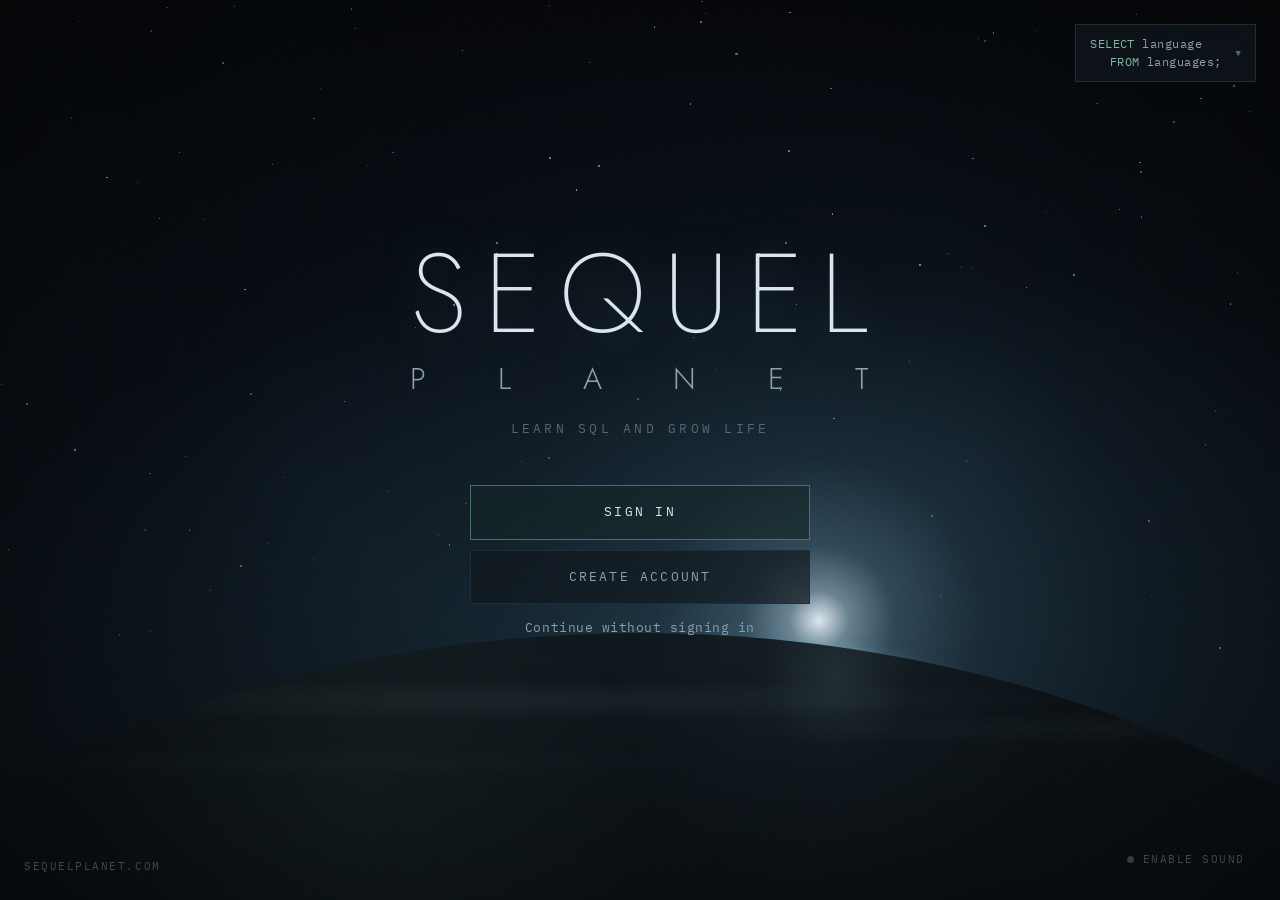
==== commit 0ffdf02a: "feat(home): update tagline" ====
--- a/index.html
+++ b/index.html
@@ -73,7 +73,7 @@
       <span class="wordmark-sub" aria-hidden="true"><i>P</i><i>L</i><i>A</i><i>N</i><i>E</i><i>T</i></span>
       <span class="sr-only">Planet</span>
     </h1>
-    <p class="tagline" id="tagline">HACER CRECER ALGO DONDE NUNCA HA CRECIDO NADA</p>
+    <p class="tagline" id="tagline">APRENDE SQL Y HAZ CRECER VIDA</p>
 
     <!-- 1 · access -->
     <section class="view on" id="viewAccess">
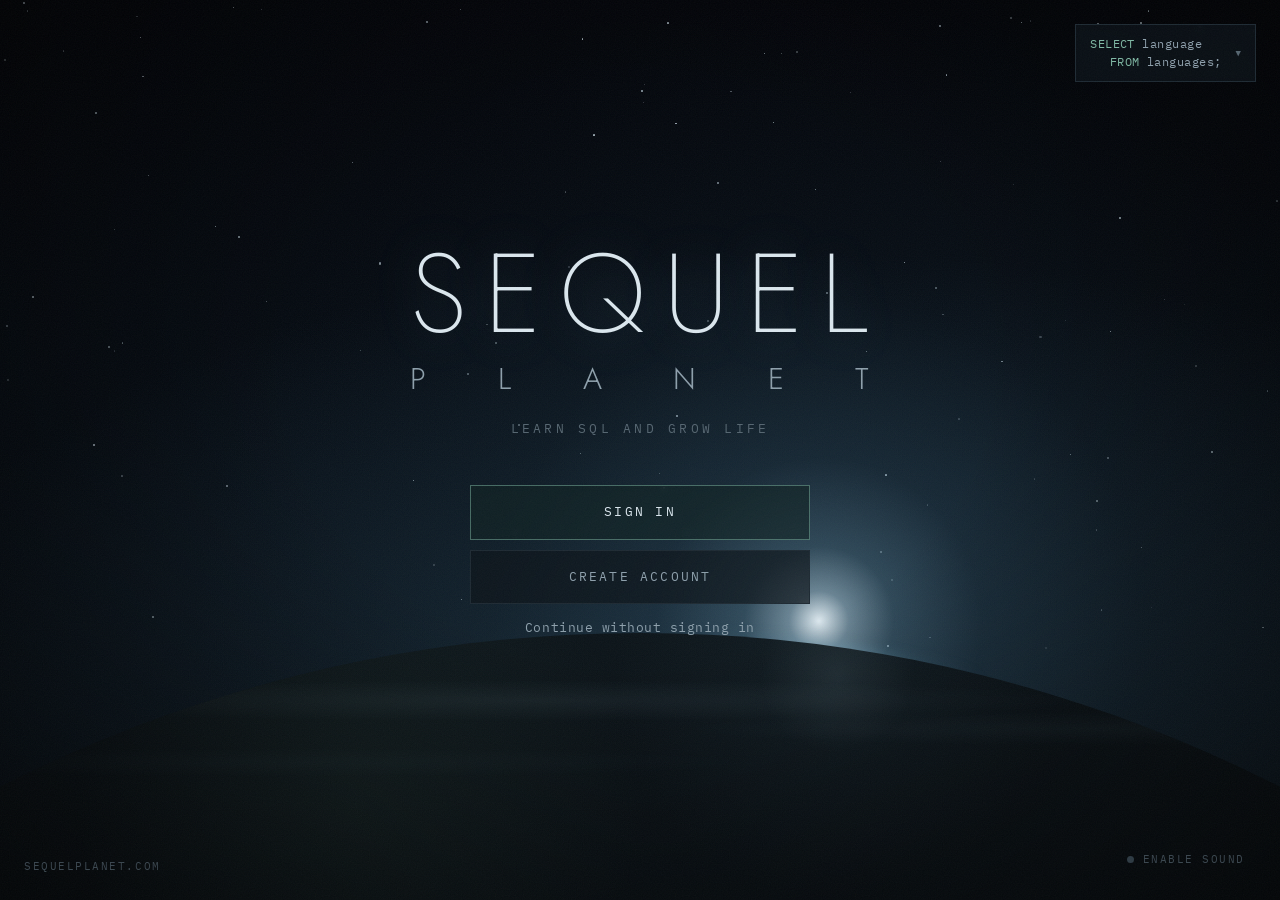
==== commit 87ffccc2: "feat(audio): replace the start screen hiss with a layered ambience White noise is flat, so most of i" ====
--- a/index.html
+++ b/index.html
@@ -156,6 +156,7 @@
 </div>
 
 <script src="scripts/audio.js"></script>
+<script src="scripts/ambience.js"></script>
 <script src="scripts/language.js"></script>
 <script src="scripts/home.js"></script>
 
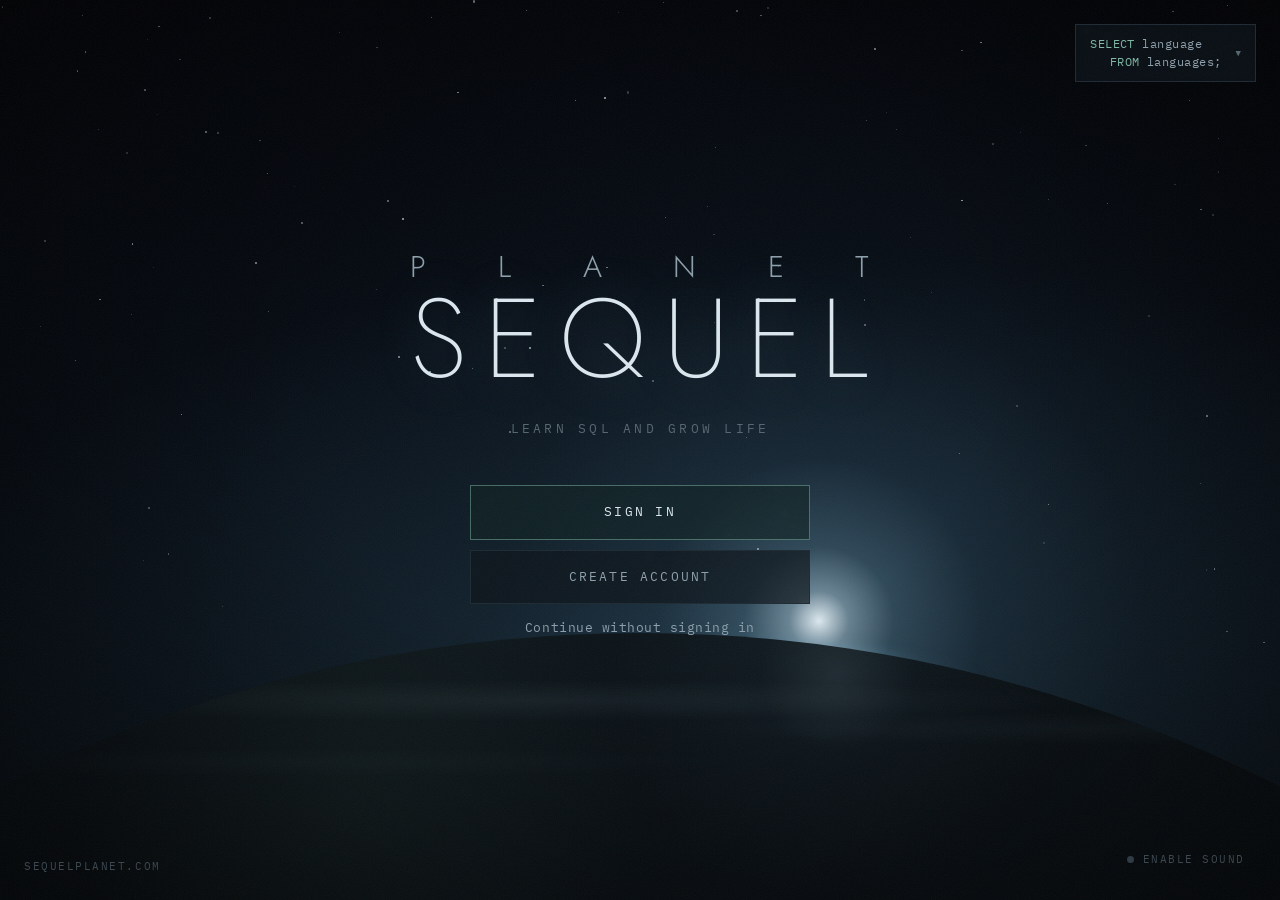
==== commit 1ad8df39: "refactor: rename Sequel Planet to Planet Sequel" ====
--- a/index.html
+++ b/index.html
@@ -3,7 +3,7 @@
 <head>
 <meta charset="UTF-8">
 <meta name="viewport" content="width=device-width, initial-scale=1">
-<title>SEQUEL PLANET</title>
+<title>PLANET SEQUEL</title>
 <meta name="description" content="Aprende SQL reparando un mecha en un planeta sin atmósfera.">
 <link rel="preconnect" href="https://fonts.googleapis.com">
 <link rel="preconnect" href="https://fonts.gstatic.com" crossorigin>
@@ -69,9 +69,9 @@
   <main class="center">
 
     <h1 class="wordmark">
-      <span class="wordmark-main">SEQUEL</span>
       <span class="wordmark-sub" aria-hidden="true"><i>P</i><i>L</i><i>A</i><i>N</i><i>E</i><i>T</i></span>
       <span class="sr-only">Planet</span>
+      <span class="wordmark-main">SEQUEL</span>
     </h1>
     <p class="tagline" id="tagline">APRENDE SQL Y HAZ CRECER VIDA</p>
 
